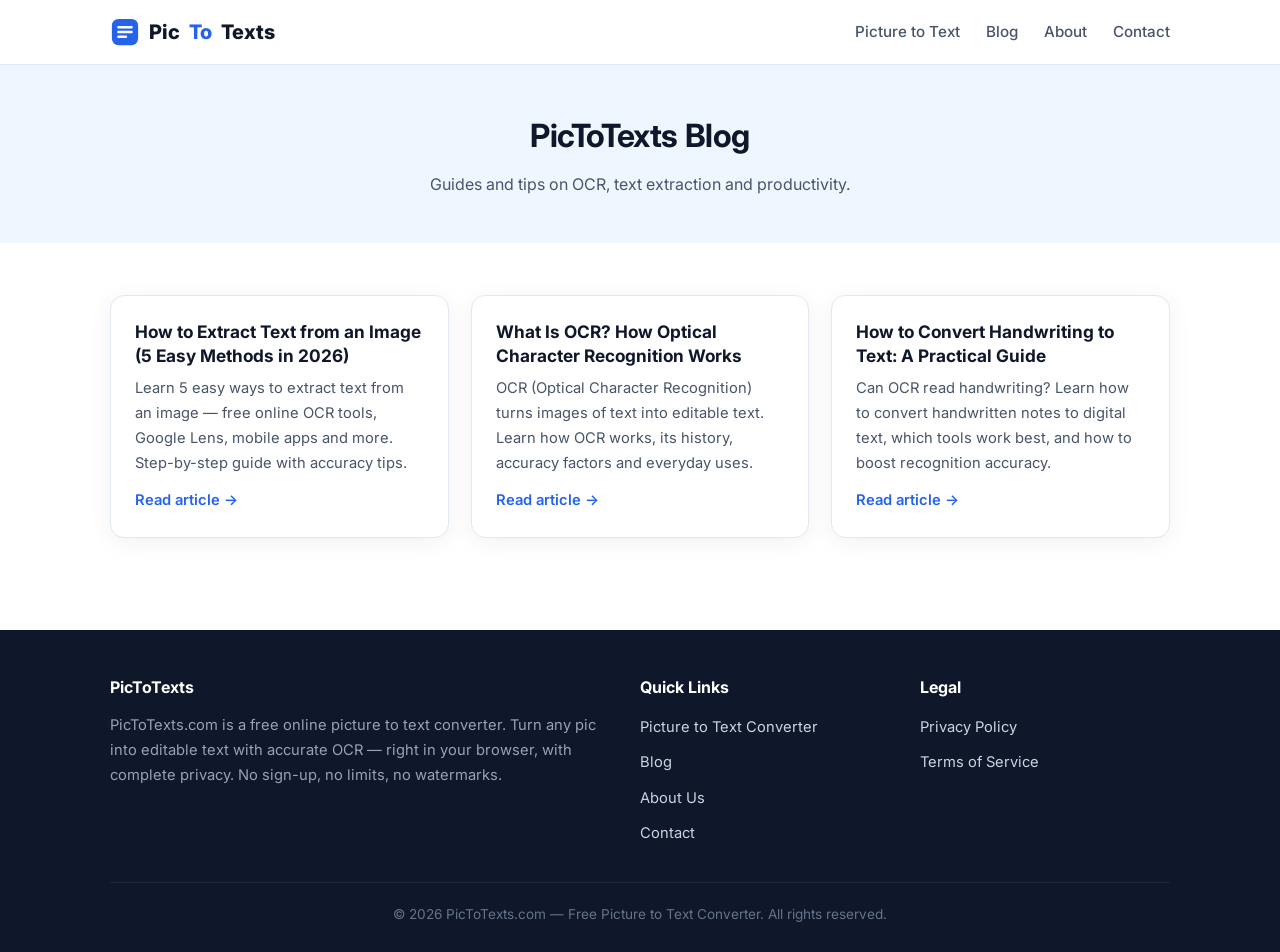
==== blog/index.html @ f27f2eb8 "Add files via upload" ====
<!DOCTYPE html>
<html lang="en">
<head>
<meta charset="UTF-8">
<meta name="viewport" content="width=device-width, initial-scale=1.0">
<title>Blog — OCR Guides & Text Extraction Tips | PicToTexts</title>
<meta name="description" content="Guides and tutorials on OCR, extracting text from images, converting handwriting to text, and getting the most out of picture to text tools.">
<meta name="robots" content="index,follow,max-image-preview:large">
<link rel="canonical" href="https://pictotexts.com/blog/">
<meta property="og:type" content="website">
<meta property="og:site_name" content="PicToTexts">
<meta property="og:title" content="Blog — OCR Guides & Text Extraction Tips | PicToTexts">
<meta property="og:description" content="Guides and tutorials on OCR, extracting text from images, converting handwriting to text, and getting the most out of picture to text tools.">
<meta property="og:url" content="https://pictotexts.com/blog/">
<meta property="og:image" content="https://pictotexts.com/assets/og-image.png">
<meta name="twitter:card" content="summary_large_image">
<meta name="twitter:title" content="Blog — OCR Guides & Text Extraction Tips | PicToTexts">
<meta name="twitter:description" content="Guides and tutorials on OCR, extracting text from images, converting handwriting to text, and getting the most out of picture to text tools.">
<meta name="twitter:image" content="https://pictotexts.com/assets/og-image.png">
<link rel="icon" type="image/svg+xml" href="/favicon.svg">
<link rel="preconnect" href="https://fonts.googleapis.com">
<link rel="preconnect" href="https://fonts.gstatic.com" crossorigin>
<link href="https://fonts.googleapis.com/css2?family=Inter:wght@400;500;600;700;800&display=swap" rel="stylesheet">
<link rel="stylesheet" href="/styles.css">

</head>
<body><header>
<div class="container nav">
<a class="logo" href="/" aria-label="PicToTexts home"><svg viewBox="0 0 32 32" fill="none" xmlns="http://www.w3.org/2000/svg" aria-hidden="true"><rect x="2" y="2" width="28" height="28" rx="7" fill="#2563eb"/><path d="M9 11h14M9 16h14M9 21h8" stroke="#fff" stroke-width="2.6" stroke-linecap="round"/></svg>Pic<span>To</span>Texts</a>
<button class="menu-btn" id="menuBtn" aria-label="Open menu"><svg fill="none" viewBox="0 0 24 24" stroke-width="2"><path stroke-linecap="round" d="M4 6h16M4 12h16M4 18h16"/></svg></button>
<ul class="nav-links" id="navLinks">
<li><a href="/">Picture to Text</a></li>
<li><a href="/blog/">Blog</a></li>
<li><a href="/about">About</a></li>
<li><a href="/contact">Contact</a></li>
</ul>
</div>
</header>
<div class="page-head"><div class="container"><h1>PicToTexts Blog</h1><p>Guides and tips on OCR, text extraction and productivity.</p></div></div>
<section><div class="container">
<div class="blog-grid">
<div class="blog-card">
<h3><a href="/blog/how-to-extract-text-from-image">How to Extract Text from an Image (5 Easy Methods in 2026)</a></h3>
<p>Learn 5 easy ways to extract text from an image — free online OCR tools, Google Lens, mobile apps and more. Step-by-step guide with accuracy tips.</p>
<a class="read" href="/blog/how-to-extract-text-from-image">Read article →</a>
</div>
<div class="blog-card">
<h3><a href="/blog/what-is-ocr">What Is OCR? How Optical Character Recognition Works</a></h3>
<p>OCR (Optical Character Recognition) turns images of text into editable text. Learn how OCR works, its history, accuracy factors and everyday uses.</p>
<a class="read" href="/blog/what-is-ocr">Read article →</a>
</div>
<div class="blog-card">
<h3><a href="/blog/convert-handwriting-to-text">How to Convert Handwriting to Text: A Practical Guide</a></h3>
<p>Can OCR read handwriting? Learn how to convert handwritten notes to digital text, which tools work best, and how to boost recognition accuracy.</p>
<a class="read" href="/blog/convert-handwriting-to-text">Read article →</a>
</div>

</div>
</div></section>
<footer>
<div class="container">
<div class="foot-grid">
<div>
<h4>PicToTexts</h4>
<p>PicToTexts.com is a free online picture to text converter. Turn any pic into editable text with accurate OCR — right in your browser, with complete privacy. No sign-up, no limits, no watermarks.</p>
</div>
<div>
<h4>Quick Links</h4>
<ul>
<li><a href="/">Picture to Text Converter</a></li>
<li><a href="/blog/">Blog</a></li>
<li><a href="/about">About Us</a></li>
<li><a href="/contact">Contact</a></li>
</ul>
</div>
<div>
<h4>Legal</h4>
<ul>
<li><a href="/privacy-policy">Privacy Policy</a></li>
<li><a href="/terms">Terms of Service</a></li>
</ul>
</div>
</div>
<div class="foot-bottom">© 2026 PicToTexts.com — Free Picture to Text Converter. All rights reserved.</div>
</div>
</footer>
<script src="/app.js" defer></script>
</body>
</html>
---- styles.css ----
:root{
  --blue:#2563eb;
  --blue-dark:#1d4ed8;
  --blue-light:#eff6ff;
  --ink:#0f172a;
  --gray:#475569;
  --gray-light:#94a3b8;
  --border:#e2e8f0;
  --bg:#f8fafc;
  --white:#ffffff;
  --green:#16a34a;
  --radius:14px;
  --shadow:0 4px 24px rgba(15,23,42,.06);
}
*{margin:0;padding:0;box-sizing:border-box}
html{scroll-behavior:smooth}
body{font-family:'Inter',-apple-system,BlinkMacSystemFont,'Segoe UI',Roboto,Helvetica,Arial,sans-serif;color:var(--ink);background:var(--white);line-height:1.7;font-size:16px}
.container{max-width:1100px;margin:0 auto;padding:0 20px}
a{color:var(--blue);text-decoration:none}
a:hover{text-decoration:underline}

/* Header */
header{position:sticky;top:0;z-index:50;background:rgba(255,255,255,.92);backdrop-filter:blur(8px);border-bottom:1px solid var(--border)}
.nav{display:flex;align-items:center;justify-content:space-between;height:64px}
.logo{display:flex;align-items:center;gap:9px;font-weight:800;font-size:1.25rem;color:var(--ink);text-decoration:none}
.logo:hover{text-decoration:none}
.logo svg{width:30px;height:30px}
.logo span{color:var(--blue)}
.nav-links{display:flex;gap:26px;list-style:none;align-items:center}
.nav-links a{color:var(--gray);font-weight:500;font-size:.95rem}
.nav-links a:hover{color:var(--blue);text-decoration:none}
.menu-btn{display:none;background:none;border:none;cursor:pointer;padding:6px}
.menu-btn svg{width:26px;height:26px;stroke:var(--ink)}
@media(max-width:768px){
  .menu-btn{display:block}
  .nav-links{display:none;position:absolute;top:64px;left:0;right:0;background:var(--white);flex-direction:column;padding:18px 20px;gap:16px;border-bottom:1px solid var(--border);box-shadow:var(--shadow);align-items:flex-start}
  .nav-links.open{display:flex}
}

/* Hero */
.hero{background:linear-gradient(180deg,var(--blue-light) 0%,#ffffff 100%);padding:48px 0 30px;text-align:center}
.hero h1{font-size:2.3rem;font-weight:800;letter-spacing:-.5px;margin-bottom:14px}
.hero h1 em{font-style:normal;color:var(--blue)}
.hero p.sub{max-width:720px;margin:0 auto;color:var(--gray);font-size:1.08rem}
@media(max-width:600px){.hero h1{font-size:1.65rem}}

/* Tool */
.tool-wrap{padding:28px 0 10px}
.dropzone{border:2px dashed var(--blue);border-radius:var(--radius);background:var(--blue-light);padding:46px 24px;text-align:center;cursor:pointer;transition:.2s;max-width:820px;margin:0 auto}
.dropzone:hover,.dropzone.drag{background:#dbeafe;border-color:var(--blue-dark)}
.dropzone svg{width:52px;height:52px;margin-bottom:10px}
.dropzone .dz-title{font-size:1.15rem;font-weight:700}
.dropzone .dz-hint{color:var(--gray);font-size:.92rem;margin-top:6px}
.dropzone .btn{margin-top:16px}
.btn{display:inline-block;background:var(--blue);color:#fff;font-weight:600;border:none;border-radius:10px;padding:12px 26px;font-size:1rem;cursor:pointer;transition:.2s}
.btn:hover{background:var(--blue-dark);text-decoration:none}
.btn.secondary{background:var(--white);color:var(--blue);border:1.5px solid var(--blue)}
.btn.secondary:hover{background:var(--blue-light)}
.btn:disabled{opacity:.55;cursor:not-allowed}
.tool-options{display:flex;gap:14px;justify-content:center;align-items:center;flex-wrap:wrap;margin:18px auto 0;max-width:820px}
.tool-options label{font-weight:600;font-size:.95rem}
.tool-options select{padding:9px 12px;border:1.5px solid var(--border);border-radius:9px;font-size:.95rem;background:#fff;color:var(--ink)}
.progress-wrap{max-width:820px;margin:20px auto 0;display:none}
.progress-bar{height:10px;background:var(--border);border-radius:6px;overflow:hidden}
.progress-fill{height:100%;width:0;background:var(--blue);transition:width .25s}
.progress-label{text-align:center;color:var(--gray);font-size:.9rem;margin-top:8px}
.preview-list{max-width:820px;margin:16px auto 0;display:flex;gap:10px;flex-wrap:wrap;justify-content:center}
.preview-list img{height:70px;border-radius:8px;border:1px solid var(--border)}
.result-wrap{max-width:820px;margin:22px auto 0;display:none}
.result-head{display:flex;justify-content:space-between;align-items:center;flex-wrap:wrap;gap:10px;margin-bottom:10px}
.result-head h2{font-size:1.15rem}
.result-actions{display:flex;gap:8px;flex-wrap:wrap}
.result-actions .btn{padding:8px 16px;font-size:.9rem}
#resultText{width:100%;min-height:220px;padding:16px;border:1.5px solid var(--border);border-radius:var(--radius);font-size:1rem;font-family:inherit;line-height:1.6;resize:vertical;background:var(--bg)}
.word-count{color:var(--gray-light);font-size:.85rem;margin-top:6px}
.copied{color:var(--green)!important}

/* Sections */
section{padding:52px 0}
section.alt{background:var(--bg)}
.sec-title{font-size:1.8rem;font-weight:800;text-align:center;margin-bottom:10px;letter-spacing:-.4px}
.sec-sub{text-align:center;color:var(--gray);max-width:680px;margin:0 auto 36px}
.steps{display:grid;grid-template-columns:repeat(3,1fr);gap:24px}
.step{background:var(--white);border:1px solid var(--border);border-radius:var(--radius);padding:26px;box-shadow:var(--shadow)}
.step .num{width:38px;height:38px;border-radius:50%;background:var(--blue);color:#fff;font-weight:700;display:flex;align-items:center;justify-content:center;margin-bottom:14px}
.step h3{font-size:1.08rem;margin-bottom:8px}
.step p{color:var(--gray);font-size:.95rem}
.features{display:grid;grid-template-columns:repeat(3,1fr);gap:22px}
.feature{background:var(--white);border:1px solid var(--border);border-radius:var(--radius);padding:24px}
.feature .ico{width:44px;height:44px;border-radius:10px;background:var(--blue-light);display:flex;align-items:center;justify-content:center;margin-bottom:12px}
.feature .ico svg{width:24px;height:24px}
.feature h3{font-size:1.05rem;margin-bottom:6px}
.feature p{color:var(--gray);font-size:.93rem}
@media(max-width:820px){.steps,.features{grid-template-columns:1fr 1fr}}
@media(max-width:560px){.steps,.features{grid-template-columns:1fr}}

/* Prose / article */
.prose{max-width:780px;margin:0 auto}
.prose h2{font-size:1.5rem;margin:34px 0 12px;letter-spacing:-.3px}
.prose h3{font-size:1.15rem;margin:24px 0 8px}
.prose p{margin-bottom:14px;color:#334155}
.prose ul,.prose ol{margin:0 0 14px 22px;color:#334155}
.prose li{margin-bottom:6px}
.prose strong{color:var(--ink)}
.article-meta{color:var(--gray-light);font-size:.9rem;margin-bottom:20px}
.page-head{background:var(--blue-light);padding:44px 0;text-align:center}
.page-head h1{font-size:2rem;letter-spacing:-.4px}
.page-head p{color:var(--gray);margin-top:8px}

/* FAQ */
.faq{max-width:780px;margin:0 auto}
.faq details{background:var(--white);border:1px solid var(--border);border-radius:12px;margin-bottom:12px;padding:0 20px}
.faq summary{font-weight:600;padding:16px 0;cursor:pointer;list-style:none;display:flex;justify-content:space-between;align-items:center}
.faq summary::after{content:"+";font-size:1.3rem;color:var(--blue);font-weight:400}
.faq details[open] summary::after{content:"–"}
.faq details p{padding-bottom:16px;color:var(--gray)}

/* Blog cards */
.blog-grid{display:grid;grid-template-columns:repeat(3,1fr);gap:22px}
.blog-card{background:var(--white);border:1px solid var(--border);border-radius:var(--radius);padding:24px;box-shadow:var(--shadow);display:flex;flex-direction:column}
.blog-card h3{font-size:1.08rem;margin-bottom:8px;line-height:1.4}
.blog-card h3 a{color:var(--ink)}
.blog-card p{color:var(--gray);font-size:.92rem;flex:1}
.blog-card .read{margin-top:12px;font-weight:600;font-size:.92rem}
@media(max-width:820px){.blog-grid{grid-template-columns:1fr}}

/* CTA */
.cta{background:linear-gradient(135deg,var(--blue) 0%,var(--blue-dark) 100%);border-radius:var(--radius);padding:44px 30px;text-align:center;color:#fff}
.cta h2{font-size:1.6rem;margin-bottom:10px}
.cta p{opacity:.92;margin-bottom:20px}
.cta .btn{background:#fff;color:var(--blue)}
.cta .btn:hover{background:var(--blue-light)}

/* Footer */
footer{background:var(--ink);color:#cbd5e1;padding:44px 0 26px;margin-top:40px}
.foot-grid{display:grid;grid-template-columns:2fr 1fr 1fr;gap:30px;margin-bottom:28px}
.foot-grid h4{color:#fff;font-size:1rem;margin-bottom:12px}
.foot-grid p{font-size:.92rem;color:#94a3b8}
.foot-grid ul{list-style:none}
.foot-grid li{margin-bottom:8px}
.foot-grid a{color:#cbd5e1;font-size:.92rem}
.foot-grid a:hover{color:#fff}
.foot-bottom{border-top:1px solid #1e293b;padding-top:20px;text-align:center;font-size:.85rem;color:#64748b}
@media(max-width:700px){.foot-grid{grid-template-columns:1fr}}

/* Misc */
.notice{background:#fef9c3;border:1px solid #fde047;border-radius:10px;padding:12px 16px;font-size:.92rem;max-width:820px;margin:14px auto 0;display:none}
.center{text-align:center}
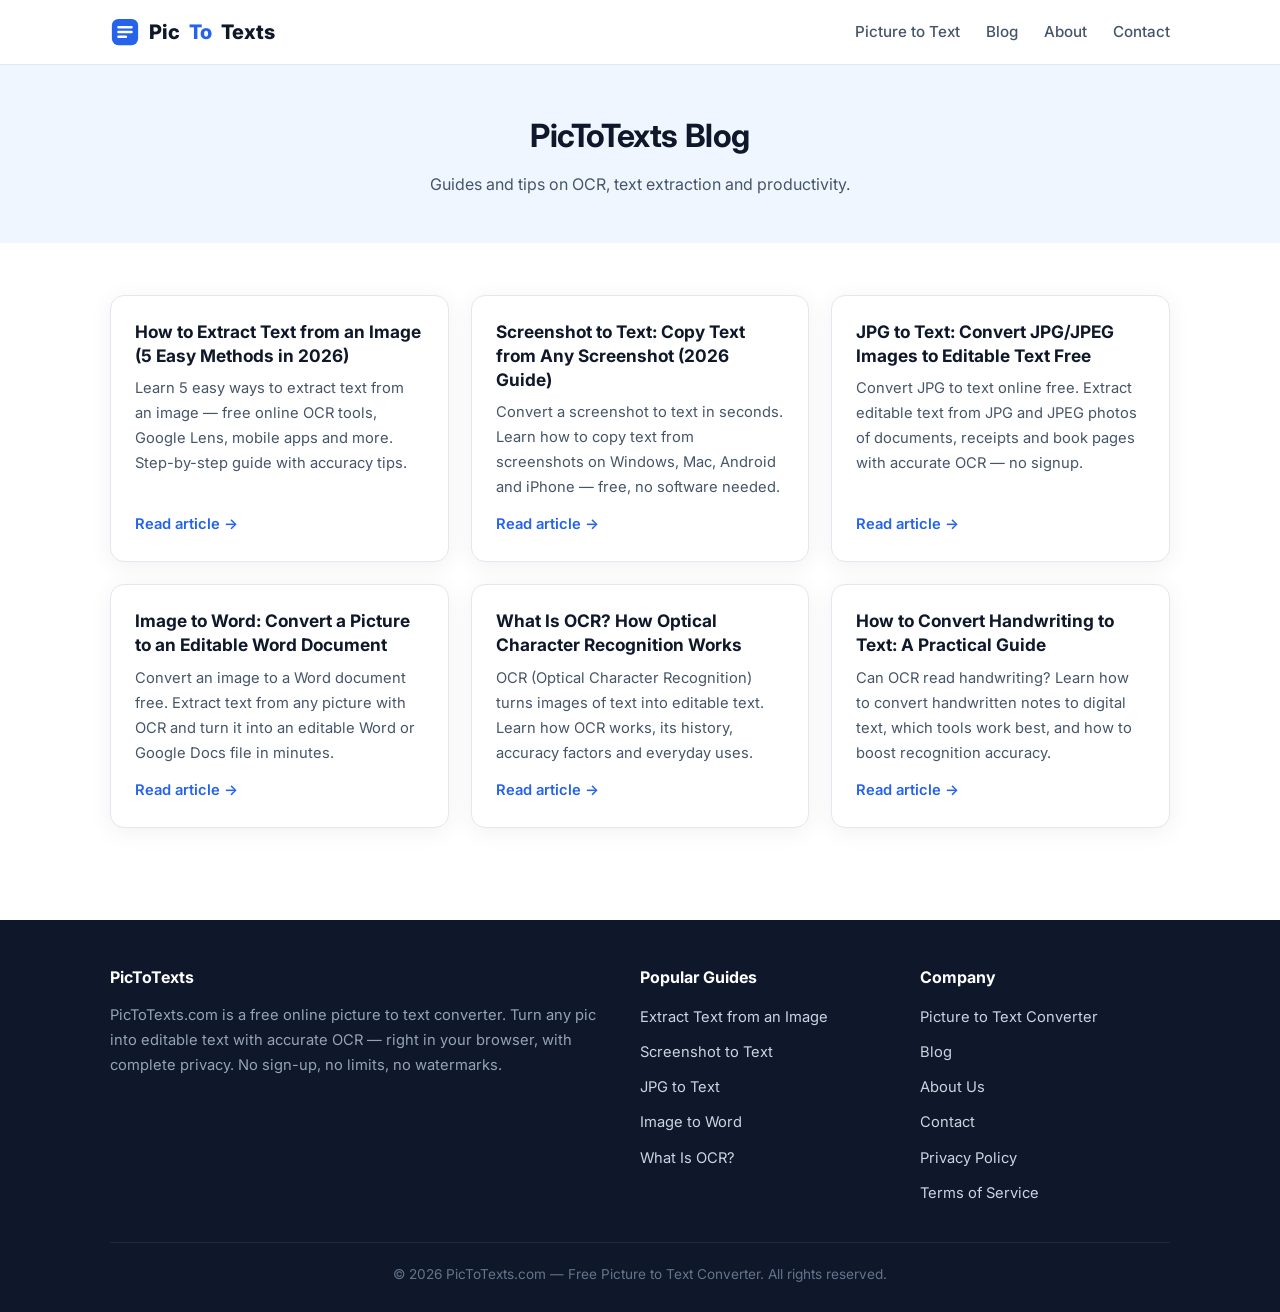
==== commit ddee5f35: "Add 3 new articles + expand existing blog content" ====
--- a/blog/index.html
+++ b/blog/index.html
@@ -4,20 +4,26 @@
 <meta charset="UTF-8">
 <meta name="viewport" content="width=device-width, initial-scale=1.0">
 <title>Blog — OCR Guides & Text Extraction Tips | PicToTexts</title>
-<meta name="description" content="Guides and tutorials on OCR, extracting text from images, converting handwriting to text, and getting the most out of picture to text tools.">
+<meta name="description" content="Guides and tutorials on OCR, extracting text from images, converting screenshots and JPGs to text, and turning pictures into Word documents.">
 <meta name="robots" content="index,follow,max-image-preview:large">
 <link rel="canonical" href="https://pictotexts.com/blog/">
+<meta name="theme-color" content="#2563eb">
 <meta property="og:type" content="website">
 <meta property="og:site_name" content="PicToTexts">
+<meta property="og:locale" content="en_US">
 <meta property="og:title" content="Blog — OCR Guides & Text Extraction Tips | PicToTexts">
-<meta property="og:description" content="Guides and tutorials on OCR, extracting text from images, converting handwriting to text, and getting the most out of picture to text tools.">
+<meta property="og:description" content="Guides and tutorials on OCR, extracting text from images, converting screenshots and JPGs to text, and turning pictures into Word documents.">
 <meta property="og:url" content="https://pictotexts.com/blog/">
 <meta property="og:image" content="https://pictotexts.com/assets/og-image.png">
+<meta property="og:image:width" content="1200">
+<meta property="og:image:height" content="630">
 <meta name="twitter:card" content="summary_large_image">
 <meta name="twitter:title" content="Blog — OCR Guides & Text Extraction Tips | PicToTexts">
-<meta name="twitter:description" content="Guides and tutorials on OCR, extracting text from images, converting handwriting to text, and getting the most out of picture to text tools.">
+<meta name="twitter:description" content="Guides and tutorials on OCR, extracting text from images, converting screenshots and JPGs to text, and turning pictures into Word documents.">
 <meta name="twitter:image" content="https://pictotexts.com/assets/og-image.png">
 <link rel="icon" type="image/svg+xml" href="/favicon.svg">
+<link rel="icon" type="image/png" sizes="32x32" href="/favicon-32.png">
+<link rel="apple-touch-icon" href="/apple-touch-icon.png">
 <link rel="preconnect" href="https://fonts.googleapis.com">
 <link rel="preconnect" href="https://fonts.gstatic.com" crossorigin>
 <link href="https://fonts.googleapis.com/css2?family=Inter:wght@400;500;600;700;800&display=swap" rel="stylesheet">
@@ -45,6 +51,21 @@
 <a class="read" href="/blog/how-to-extract-text-from-image">Read article →</a>
 </div>
 <div class="blog-card">
+<h3><a href="/blog/screenshot-to-text">Screenshot to Text: Copy Text from Any Screenshot (2026 Guide)</a></h3>
+<p>Convert a screenshot to text in seconds. Learn how to copy text from screenshots on Windows, Mac, Android and iPhone — free, no software needed.</p>
+<a class="read" href="/blog/screenshot-to-text">Read article →</a>
+</div>
+<div class="blog-card">
+<h3><a href="/blog/jpg-to-text">JPG to Text: Convert JPG/JPEG Images to Editable Text Free</a></h3>
+<p>Convert JPG to text online free. Extract editable text from JPG and JPEG photos of documents, receipts and book pages with accurate OCR — no signup.</p>
+<a class="read" href="/blog/jpg-to-text">Read article →</a>
+</div>
+<div class="blog-card">
+<h3><a href="/blog/image-to-word">Image to Word: Convert a Picture to an Editable Word Document</a></h3>
+<p>Convert an image to a Word document free. Extract text from any picture with OCR and turn it into an editable Word or Google Docs file in minutes.</p>
+<a class="read" href="/blog/image-to-word">Read article →</a>
+</div>
+<div class="blog-card">
 <h3><a href="/blog/what-is-ocr">What Is OCR? How Optical Character Recognition Works</a></h3>
 <p>OCR (Optical Character Recognition) turns images of text into editable text. Learn how OCR works, its history, accuracy factors and everyday uses.</p>
 <a class="read" href="/blog/what-is-ocr">Read article →</a>
@@ -65,17 +86,22 @@
 <p>PicToTexts.com is a free online picture to text converter. Turn any pic into editable text with accurate OCR — right in your browser, with complete privacy. No sign-up, no limits, no watermarks.</p>
 </div>
 <div>
-<h4>Quick Links</h4>
+<h4>Popular Guides</h4>
+<ul>
+<li><a href="/blog/how-to-extract-text-from-image">Extract Text from an Image</a></li>
+<li><a href="/blog/screenshot-to-text">Screenshot to Text</a></li>
+<li><a href="/blog/jpg-to-text">JPG to Text</a></li>
+<li><a href="/blog/image-to-word">Image to Word</a></li>
+<li><a href="/blog/what-is-ocr">What Is OCR?</a></li>
+</ul>
+</div>
+<div>
+<h4>Company</h4>
 <ul>
 <li><a href="/">Picture to Text Converter</a></li>
 <li><a href="/blog/">Blog</a></li>
 <li><a href="/about">About Us</a></li>
 <li><a href="/contact">Contact</a></li>
-</ul>
-</div>
-<div>
-<h4>Legal</h4>
-<ul>
 <li><a href="/privacy-policy">Privacy Policy</a></li>
 <li><a href="/terms">Terms of Service</a></li>
 </ul>
--- a/styles.css
+++ b/styles.css
@@ -146,3 +146,9 @@
 /* Misc */
 .notice{background:#fef9c3;border:1px solid #fde047;border-radius:10px;padding:12px 16px;font-size:.92rem;max-width:820px;margin:14px auto 0;display:none}
 .center{text-align:center}
+
+/* Comparison table */
+.cmp-table{width:100%;border-collapse:collapse;margin:14px 0 20px;font-size:.95rem}
+.cmp-table th,.cmp-table td{border:1px solid var(--border);padding:10px 14px;text-align:left}
+.cmp-table thead th{background:var(--blue-light);color:var(--ink);font-weight:700}
+.cmp-table tbody tr:nth-child(even){background:var(--bg)}
